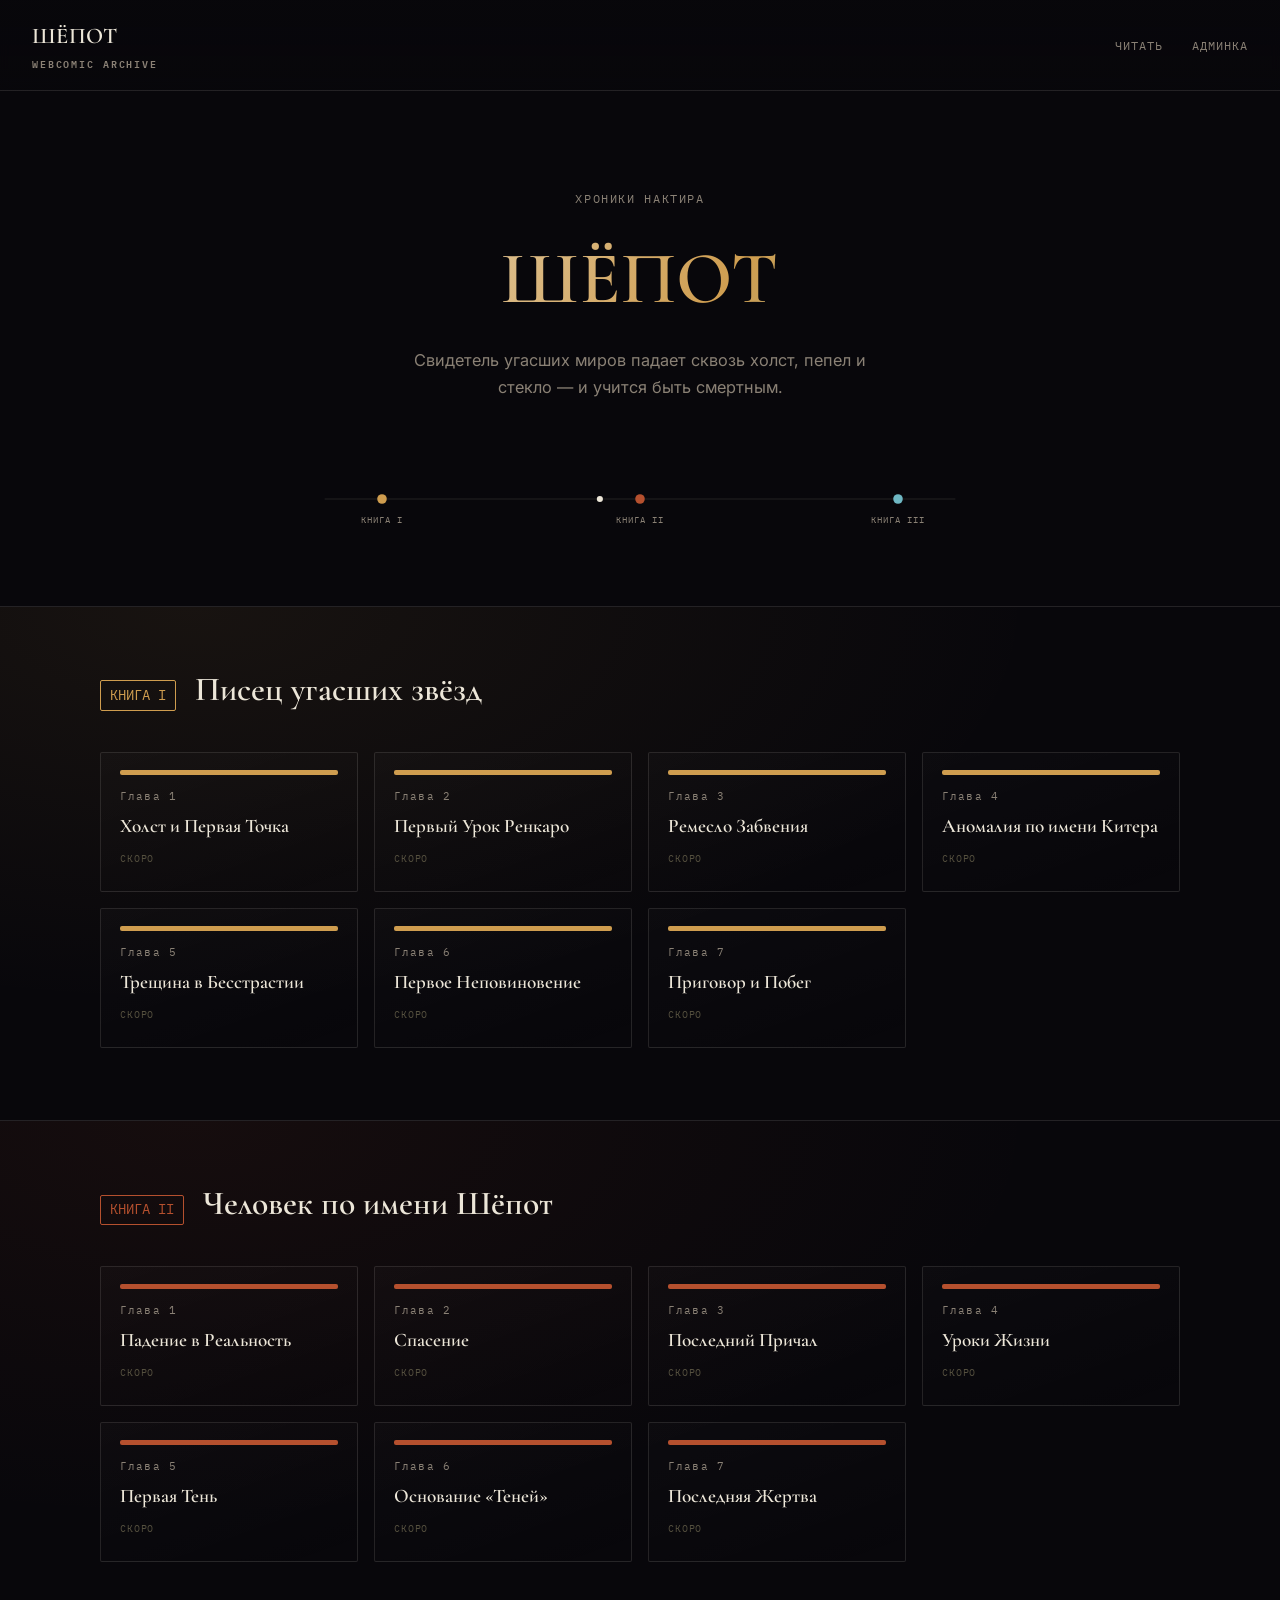
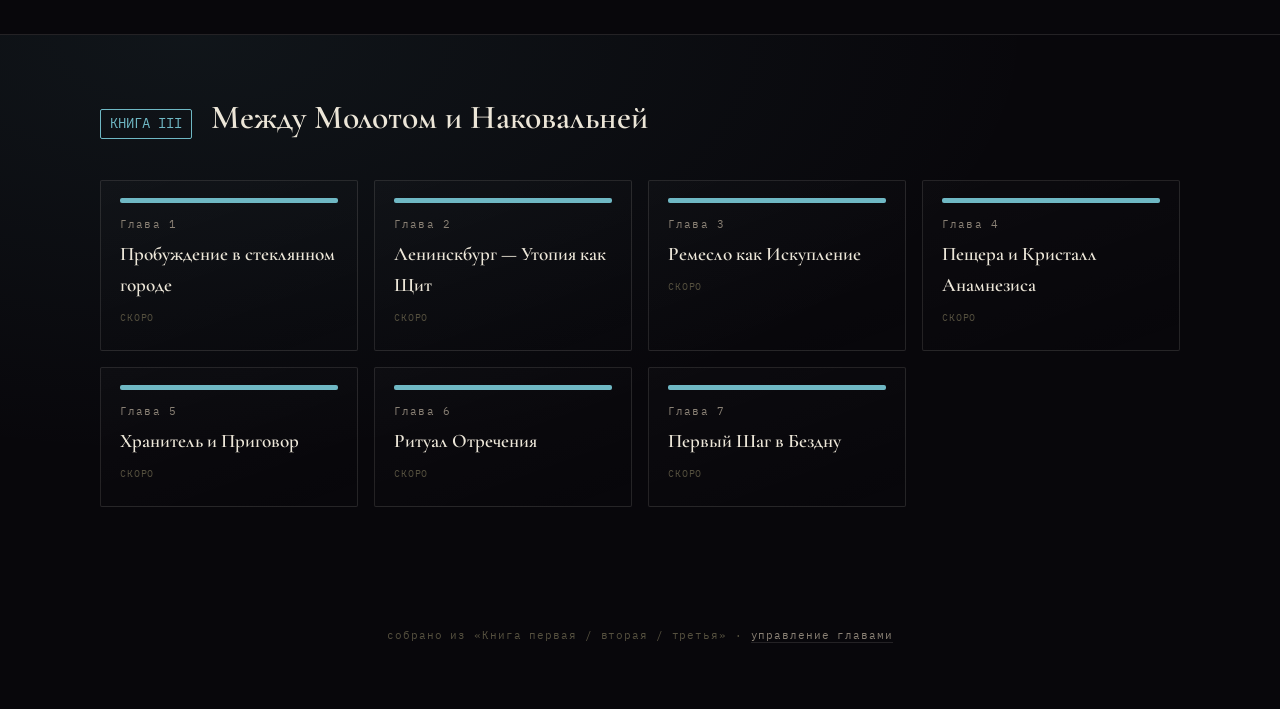
==== index.html @ 7af52e9e "Add files via upload" ====
<!DOCTYPE html>
<html lang="ru">
<head>
<meta charset="UTF-8">
<meta name="viewport" content="width=device-width, initial-scale=1.0">
<title>ШЁПОТ — Хроники Нактира</title>
<link rel="preconnect" href="https://fonts.googleapis.com">
<link href="https://fonts.googleapis.com/css2?family=Cormorant+Garamond:wght@500;600;700&family=Inter:wght@400;500&family=IBM+Plex+Mono:wght@400;500&display=swap" rel="stylesheet">
<link rel="stylesheet" href="css/main.css">
</head>
<body>

<header class="site-header">
  <div class="brand">ШЁПОТ<small>webcomic archive</small></div>
  <nav>
    <a href="index.html">Читать</a>
    <a href="admin.html">Админка</a>
  </nav>
</header>

<section class="hero">
  <p class="mono-label" id="site-tagline-label">свидетель угасших миров</p>
  <h1 id="site-title">ШЁПОТ</h1>
  <p class="tagline" id="site-tagline">Загрузка…</p>

  <div class="witness-line" aria-hidden="true">
    <svg viewBox="0 0 720 90" preserveAspectRatio="none">
      <line x1="30" y1="45" x2="690" y2="45" stroke="var(--line)" stroke-width="1"/>
      <circle cx="90" cy="45" r="5" fill="var(--starlight)"/>
      <text x="90" y="70" text-anchor="middle" class="stop-label">Книга I</text>
      <circle cx="360" cy="45" r="5" fill="var(--ember)"/>
      <text x="360" y="70" text-anchor="middle" class="stop-label">Книга II</text>
      <circle cx="630" cy="45" r="5" fill="var(--glass)"/>
      <text x="630" y="70" text-anchor="middle" class="stop-label">Книга III</text>
      <circle id="witness-dot" cx="90" cy="45" r="3.2" fill="var(--parchment)">
        <animateMotion dur="9s" repeatCount="indefinite"
          path="M0,0 L270,0 L540,0 L270,0 L0,0" />
      </circle>
    </svg>
  </div>
</section>

<main id="books-container">
  <p class="mono-label" style="text-align:center; padding: 2rem;">Загрузка глав…</p>
</main>

<footer class="site-footer">
  собрано из «Книга первая / вторая / третья» · <a href="admin.html">управление главами</a>
</footer>

<script src="js/data.js"></script>
<script src="js/app.js"></script>
</body>
</html>
---- css/main.css ----
:root {
  --void: #08070b;
  --void-2: #0f0d13;
  --parchment: #ece6d8;
  --ash: #8a8175;
  --ash-dim: #55503f;
  --ember: #b5502e;
  --starlight: #cf9d4f;
  --glass: #6fb8c4;
  --line: rgba(236, 230, 216, 0.12);

  --font-display: 'Cormorant Garamond', 'Georgia', serif;
  --font-body: 'Inter', system-ui, sans-serif;
  --font-mono: 'IBM Plex Mono', ui-monospace, monospace;

  --radius: 2px;
}

* { box-sizing: border-box; }

html { scroll-behavior: smooth; }

body {
  margin: 0;
  background: var(--void);
  color: var(--parchment);
  font-family: var(--font-body);
  line-height: 1.6;
  -webkit-font-smoothing: antialiased;
}

a { color: inherit; text-decoration: none; }

::selection { background: var(--starlight); color: var(--void); }

:focus-visible {
  outline: 2px solid var(--starlight);
  outline-offset: 3px;
}

.mono-label {
  font-family: var(--font-mono);
  font-size: 0.72rem;
  letter-spacing: 0.14em;
  text-transform: uppercase;
  color: var(--ash);
}

/* ---------- Site chrome ---------- */

.site-header {
  position: sticky;
  top: 0;
  z-index: 20;
  display: flex;
  align-items: center;
  justify-content: space-between;
  padding: 1.1rem 2rem;
  background: linear-gradient(180deg, rgba(8,7,11,0.96), rgba(8,7,11,0.8));
  backdrop-filter: blur(6px);
  border-bottom: 1px solid var(--line);
}

.site-header .brand {
  font-family: var(--font-display);
  font-size: 1.4rem;
  font-weight: 600;
  letter-spacing: 0.02em;
}

.site-header .brand small {
  display: block;
  font-family: var(--font-mono);
  font-size: 0.65rem;
  letter-spacing: 0.18em;
  color: var(--ash);
  text-transform: uppercase;
  margin-top: 2px;
}

.site-header nav a {
  font-family: var(--font-mono);
  font-size: 0.75rem;
  letter-spacing: 0.08em;
  text-transform: uppercase;
  color: var(--ash);
  margin-left: 1.6rem;
  transition: color 0.2s ease;
}
.site-header nav a:hover { color: var(--starlight); }

/* ---------- Hero ---------- */

.hero {
  position: relative;
  padding: 5.5rem 2rem 4rem;
  max-width: 980px;
  margin: 0 auto;
  text-align: center;
}

.hero h1 {
  font-family: var(--font-display);
  font-size: clamp(2.6rem, 6vw, 4.6rem);
  font-weight: 600;
  letter-spacing: 0.01em;
  margin: 0 0 0.6rem;
  background: linear-gradient(120deg, var(--parchment), var(--starlight) 60%, var(--glass));
  -webkit-background-clip: text;
  background-clip: text;
  color: transparent;
}

.hero .tagline {
  max-width: 46ch;
  margin: 0 auto;
  color: var(--ash);
  font-size: 1.02rem;
}

/* ---------- Witness line (signature element) ---------- */

.witness-line {
  position: relative;
  max-width: 720px;
  margin: 3.5rem auto 0;
  padding: 0 1rem;
}

.witness-line svg { width: 100%; display: block; }

.witness-line .stop-label {
  font-family: var(--font-mono);
  font-size: 0.62rem;
  letter-spacing: 0.1em;
  text-transform: uppercase;
  fill: var(--ash);
}

/* ---------- Book sections ---------- */

.book-section {
  padding: 3.5rem 2rem 4.5rem;
  border-top: 1px solid var(--line);
  position: relative;
}

.book-section::before {
  content: '';
  position: absolute;
  inset: 0;
  opacity: 0.08;
  pointer-events: none;
  background: radial-gradient(ellipse at 15% 0%, var(--book-accent, var(--starlight)), transparent 55%);
}

.book-heading {
  max-width: 1080px;
  margin: 0 auto 2.2rem;
  display: flex;
  align-items: baseline;
  gap: 1.2rem;
  position: relative;
}

.book-heading .num {
  font-family: var(--font-mono);
  font-size: 0.85rem;
  color: var(--book-accent, var(--starlight));
  border: 1px solid currentColor;
  padding: 0.2rem 0.55rem;
  border-radius: var(--radius);
}

.book-heading h2 {
  font-family: var(--font-display);
  font-size: clamp(1.5rem, 3vw, 2.1rem);
  font-weight: 600;
  margin: 0;
}

.chapter-grid {
  max-width: 1080px;
  margin: 0 auto;
  display: grid;
  grid-template-columns: repeat(auto-fill, minmax(220px, 1fr));
  gap: 1rem;
  position: relative;
}

.chapter-card {
  display: block;
  border: 1px solid var(--line);
  border-radius: var(--radius);
  padding: 1.1rem 1.2rem 1.3rem;
  background: linear-gradient(160deg, rgba(255,255,255,0.02), transparent);
  transition: border-color 0.2s ease, transform 0.2s ease, background 0.2s ease;
}

.chapter-card:hover {
  border-color: var(--card-accent, var(--starlight));
  transform: translateY(-2px);
  background: linear-gradient(160deg, rgba(255,255,255,0.05), transparent);
}

.chapter-card .swatch {
  width: 100%;
  height: 5px;
  border-radius: 2px;
  margin-bottom: 0.8rem;
  background: var(--card-accent, var(--starlight));
}

.chapter-card .ch-num {
  font-family: var(--font-mono);
  font-size: 0.68rem;
  color: var(--ash);
  letter-spacing: 0.1em;
}

.chapter-card h3 {
  font-family: var(--font-display);
  font-size: 1.2rem;
  font-weight: 600;
  margin: 0.35rem 0 0;
}

.chapter-card .status {
  display: inline-block;
  margin-top: 0.6rem;
  font-family: var(--font-mono);
  font-size: 0.62rem;
  letter-spacing: 0.08em;
  text-transform: uppercase;
  color: var(--ash-dim);
}

.chapter-card .status.ready { color: var(--card-accent, var(--starlight)); }

.site-footer {
  text-align: center;
  padding: 3rem 2rem 4rem;
  color: var(--ash-dim);
  font-family: var(--font-mono);
  font-size: 0.7rem;
  letter-spacing: 0.08em;
}
.site-footer a { color: var(--ash); border-bottom: 1px solid var(--line); }

/* ---------- Reader page ---------- */

.reader-header {
  position: sticky;
  top: 0;
  z-index: 20;
  display: flex;
  align-items: center;
  justify-content: space-between;
  gap: 1rem;
  padding: 0.9rem 1.4rem;
  background: rgba(0,0,0,0.55);
  backdrop-filter: blur(8px);
  border-bottom: 1px solid var(--line);
}

.reader-header .back {
  font-family: var(--font-mono);
  font-size: 0.7rem;
  letter-spacing: 0.08em;
  text-transform: uppercase;
  color: var(--ash);
}
.reader-header .back:hover { color: var(--reader-accent, var(--starlight)); }

.reader-header .titles {
  text-align: center;
  flex: 1;
}
.reader-header .titles .book-name {
  font-family: var(--font-mono);
  font-size: 0.62rem;
  letter-spacing: 0.14em;
  text-transform: uppercase;
  color: var(--reader-accent, var(--starlight));
}
.reader-header .titles .ch-title {
  font-family: var(--font-display);
  font-size: 1.05rem;
  margin-top: 0.1rem;
}

.reader-strip {
  max-width: 860px;
  margin: 0 auto;
  padding: 2.4rem 0 5rem;
}

.reader-strip img {
  display: block;
  width: 100%;
  height: auto;
  margin: 0 auto 4px;
}

.empty-pages {
  max-width: 560px;
  margin: 4rem auto;
  text-align: center;
  padding: 3rem 2rem;
  border: 1px dashed var(--line);
  border-radius: var(--radius);
}
.empty-pages h3 {
  font-family: var(--font-display);
  font-size: 1.6rem;
  color: var(--reader-accent, var(--starlight));
  margin-top: 0;
}
.empty-pages p { color: var(--ash); }

.chapter-nav {
  max-width: 860px;
  margin: 0 auto;
  display: flex;
  justify-content: space-between;
  gap: 1rem;
  padding: 0 1rem 4rem;
}

.chapter-nav a, .chapter-nav span {
  font-family: var(--font-mono);
  font-size: 0.72rem;
  letter-spacing: 0.06em;
  text-transform: uppercase;
  padding: 0.7rem 1.1rem;
  border: 1px solid var(--line);
  border-radius: var(--radius);
  color: var(--parchment);
  flex: 1;
  text-align: center;
}
.chapter-nav a:hover { border-color: var(--reader-accent, var(--starlight)); color: var(--reader-accent, var(--starlight)); }
.chapter-nav span { color: var(--ash-dim); }

@media (max-width: 640px) {
  .site-header { padding: 0.9rem 1.1rem; }
  .hero { padding: 3.5rem 1.2rem 3rem; }
  .book-section { padding: 2.5rem 1.2rem 3rem; }
}

@media (prefers-reduced-motion: reduce) {
  html { scroll-behavior: auto; }
  * { animation-duration: 0.001ms !important; transition-duration: 0.001ms !important; }
}
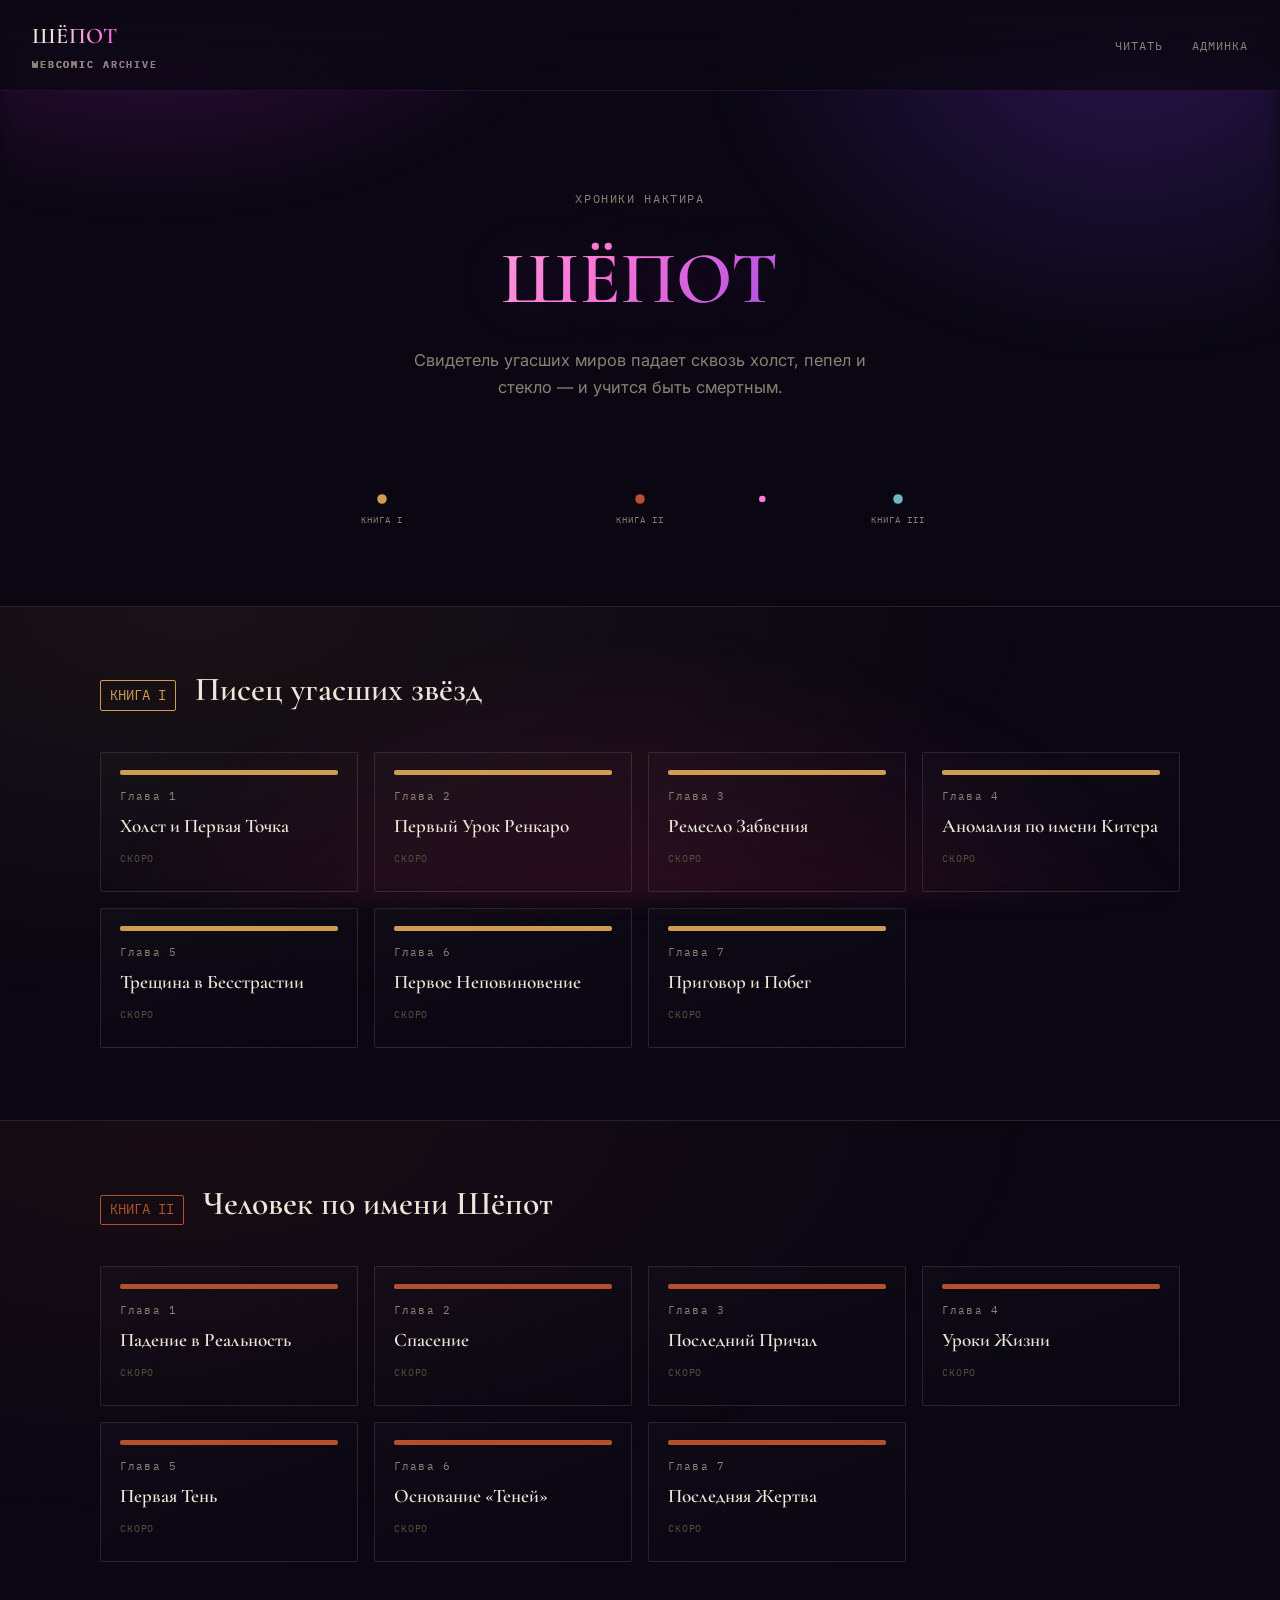
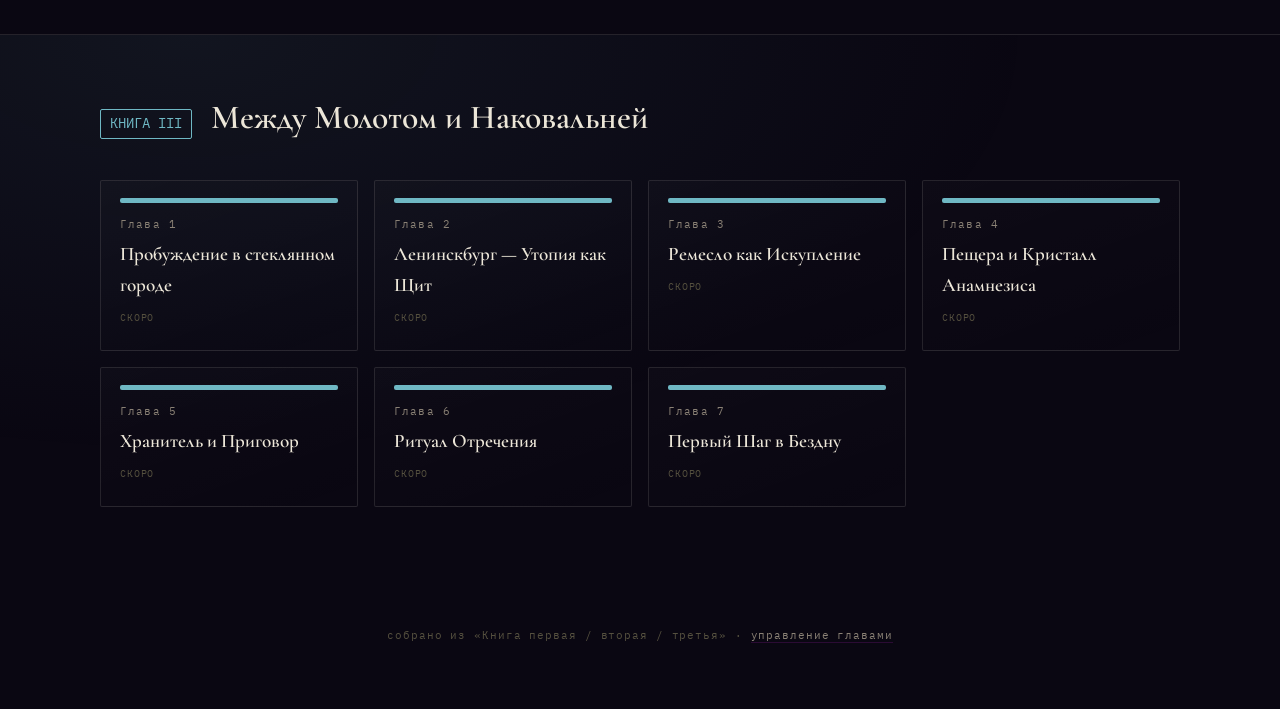
==== commit 0fbcabca: "Add files via upload" ====
--- a/index.html
+++ b/index.html
@@ -25,14 +25,21 @@
 
   <div class="witness-line" aria-hidden="true">
     <svg viewBox="0 0 720 90" preserveAspectRatio="none">
-      <line x1="30" y1="45" x2="690" y2="45" stroke="var(--line)" stroke-width="1"/>
+      <defs>
+        <linearGradient id="aurora-stroke" x1="0" y1="0" x2="1" y2="0">
+          <stop offset="0%" stop-color="#cf9d4f"/>
+          <stop offset="50%" stop-color="#c026d3"/>
+          <stop offset="100%" stop-color="#6fb8c4"/>
+        </linearGradient>
+      </defs>
+      <line x1="30" y1="45" x2="690" y2="45" stroke="url(#aurora-stroke)" stroke-width="1.4" opacity="0.8"/>
       <circle cx="90" cy="45" r="5" fill="var(--starlight)"/>
       <text x="90" y="70" text-anchor="middle" class="stop-label">Книга I</text>
       <circle cx="360" cy="45" r="5" fill="var(--ember)"/>
       <text x="360" y="70" text-anchor="middle" class="stop-label">Книга II</text>
       <circle cx="630" cy="45" r="5" fill="var(--glass)"/>
       <text x="630" y="70" text-anchor="middle" class="stop-label">Книга III</text>
-      <circle id="witness-dot" cx="90" cy="45" r="3.2" fill="var(--parchment)">
+      <circle id="witness-dot" cx="90" cy="45" r="3.4" fill="var(--aurora-pink)">
         <animateMotion dur="9s" repeatCount="indefinite"
           path="M0,0 L270,0 L540,0 L270,0 L0,0" />
       </circle>
--- a/css/main.css
+++ b/css/main.css
@@ -1,6 +1,6 @@
 :root {
-  --void: #08070b;
-  --void-2: #0f0d13;
+  --void: #0a0712;
+  --void-2: #150a1f;
   --parchment: #ece6d8;
   --ash: #8a8175;
   --ash-dim: #55503f;
@@ -9,6 +9,13 @@
   --glass: #6fb8c4;
   --line: rgba(236, 230, 216, 0.12);
 
+  /* фирменные авторские цвета сайта (шапка, главная, футер, админка) */
+  --aurora-crimson: #ef2b6b;
+  --aurora-magenta: #c026d3;
+  --aurora-violet: #7c3aed;
+  --aurora-pink: #ff7ad9;
+  --aurora-line: rgba(192, 38, 211, 0.18);
+
   --font-display: 'Cormorant Garamond', 'Georgia', serif;
   --font-body: 'Inter', system-ui, sans-serif;
   --font-mono: 'IBM Plex Mono', ui-monospace, monospace;
@@ -27,14 +34,39 @@
   font-family: var(--font-body);
   line-height: 1.6;
   -webkit-font-smoothing: antialiased;
-}
+  position: relative;
+}
+
+/* Фирменная aurora-подложка — на всех страницах, кроме читалки глав
+   (там фон задаёт тема конкретной главы, см. themes.css) */
+body:not(.reader-page)::before {
+  content: '';
+  position: fixed;
+  inset: 0;
+  z-index: 0;
+  pointer-events: none;
+  background:
+    radial-gradient(760px 480px at 12% -8%, rgba(192, 38, 211, 0.30), transparent 60%),
+    radial-gradient(680px 520px at 88% 4%, rgba(124, 58, 237, 0.26), transparent 62%),
+    radial-gradient(900px 620px at 50% 115%, rgba(239, 43, 107, 0.20), transparent 65%);
+  filter: blur(10px);
+  animation: aurora-drift 22s ease-in-out infinite alternate;
+}
+
+@keyframes aurora-drift {
+  0%   { transform: translate3d(0, 0, 0) scale(1); }
+  50%  { transform: translate3d(1.5%, -2%, 0) scale(1.04); }
+  100% { transform: translate3d(-2%, 1%, 0) scale(1); }
+}
+
+body:not(.reader-page) > * { position: relative; z-index: 1; }
 
 a { color: inherit; text-decoration: none; }
 
-::selection { background: var(--starlight); color: var(--void); }
+::selection { background: var(--aurora-magenta); color: #fff; }
 
 :focus-visible {
-  outline: 2px solid var(--starlight);
+  outline: 2px solid var(--aurora-pink);
   outline-offset: 3px;
 }
 
@@ -56,9 +88,9 @@
   align-items: center;
   justify-content: space-between;
   padding: 1.1rem 2rem;
-  background: linear-gradient(180deg, rgba(8,7,11,0.96), rgba(8,7,11,0.8));
+  background: linear-gradient(180deg, rgba(10,7,18,0.96), rgba(10,7,18,0.8));
   backdrop-filter: blur(6px);
-  border-bottom: 1px solid var(--line);
+  border-bottom: 1px solid var(--aurora-line);
 }
 
 .site-header .brand {
@@ -66,6 +98,10 @@
   font-size: 1.4rem;
   font-weight: 600;
   letter-spacing: 0.02em;
+  background: linear-gradient(100deg, var(--parchment) 15%, var(--aurora-pink) 55%, var(--aurora-violet) 90%);
+  -webkit-background-clip: text;
+  background-clip: text;
+  color: transparent;
 }
 
 .site-header .brand small {
@@ -76,6 +112,7 @@
   color: var(--ash);
   text-transform: uppercase;
   margin-top: 2px;
+  -webkit-text-fill-color: var(--ash);
 }
 
 .site-header nav a {
@@ -87,7 +124,7 @@
   margin-left: 1.6rem;
   transition: color 0.2s ease;
 }
-.site-header nav a:hover { color: var(--starlight); }
+.site-header nav a:hover { color: var(--aurora-pink); }
 
 /* ---------- Hero ---------- */
 
@@ -105,10 +142,11 @@
   font-weight: 600;
   letter-spacing: 0.01em;
   margin: 0 0 0.6rem;
-  background: linear-gradient(120deg, var(--parchment), var(--starlight) 60%, var(--glass));
+  background: linear-gradient(120deg, var(--parchment) 10%, var(--aurora-pink) 45%, var(--aurora-violet) 80%);
   -webkit-background-clip: text;
   background-clip: text;
   color: transparent;
+  text-shadow: 0 0 46px rgba(192, 38, 211, 0.25);
 }
 
 .hero .tagline {
@@ -201,6 +239,7 @@
   border-color: var(--card-accent, var(--starlight));
   transform: translateY(-2px);
   background: linear-gradient(160deg, rgba(255,255,255,0.05), transparent);
+  box-shadow: 0 12px 28px -18px rgba(192, 38, 211, 0.55);
 }
 
 .chapter-card .swatch {
@@ -245,7 +284,8 @@
   font-size: 0.7rem;
   letter-spacing: 0.08em;
 }
-.site-footer a { color: var(--ash); border-bottom: 1px solid var(--line); }
+.site-footer a { color: var(--ash); border-bottom: 1px solid var(--aurora-line); transition: color 0.2s ease; }
+.site-footer a:hover { color: var(--aurora-pink); }
 
 /* ---------- Reader page ---------- */
 
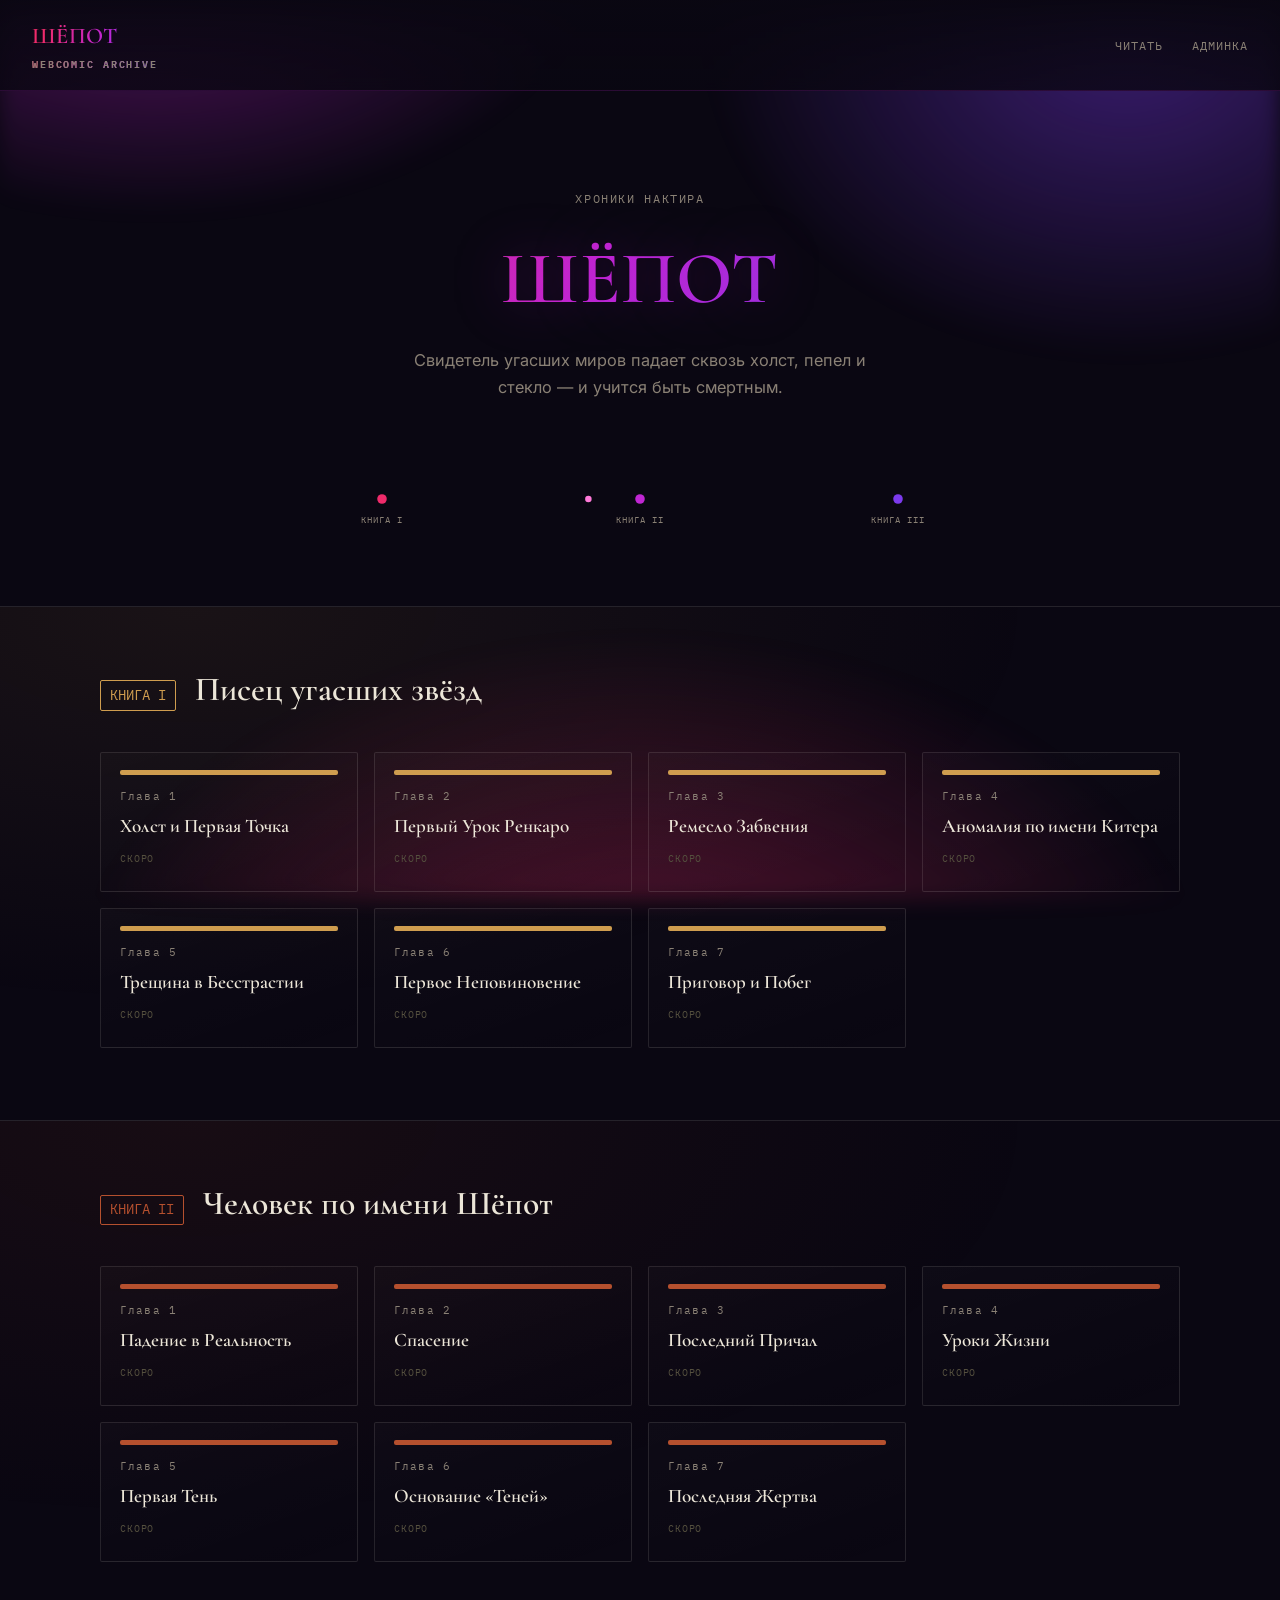
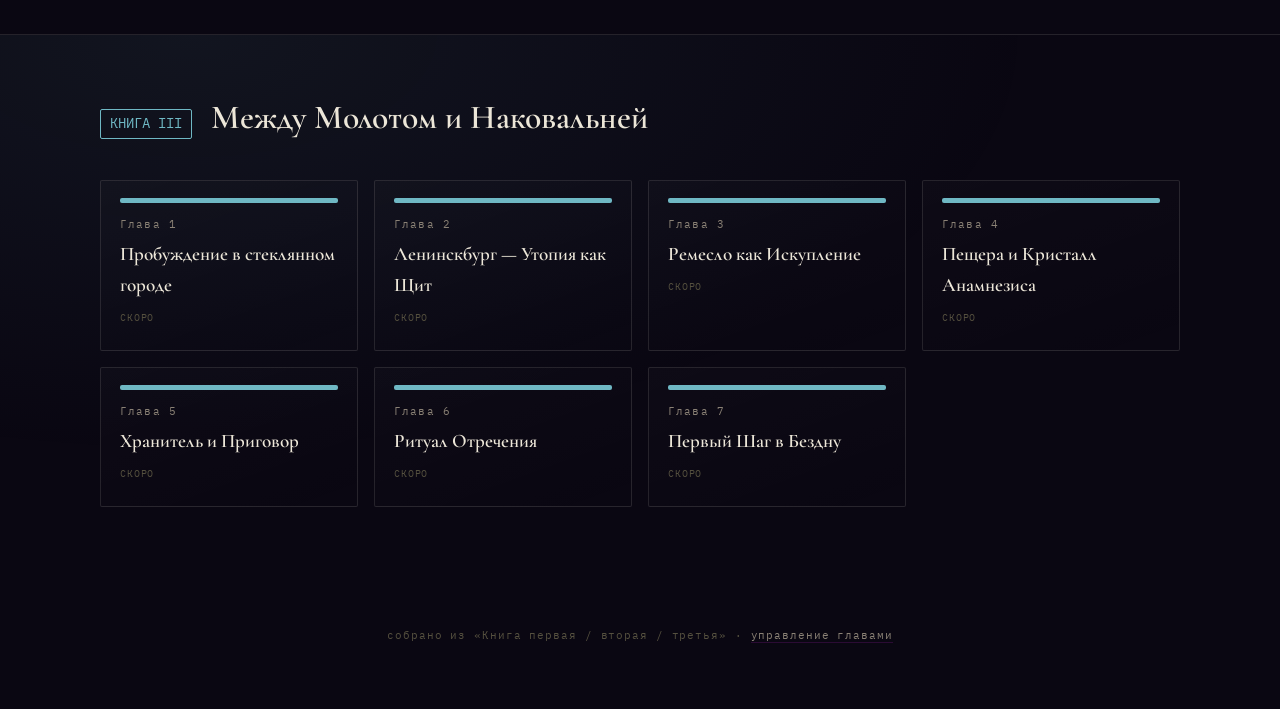
==== commit 3ad68e3c: "Add files via upload" ====
--- a/index.html
+++ b/index.html
@@ -27,19 +27,19 @@
     <svg viewBox="0 0 720 90" preserveAspectRatio="none">
       <defs>
         <linearGradient id="aurora-stroke" x1="0" y1="0" x2="1" y2="0">
-          <stop offset="0%" stop-color="#cf9d4f"/>
+          <stop offset="0%" stop-color="#ef2b6b"/>
           <stop offset="50%" stop-color="#c026d3"/>
-          <stop offset="100%" stop-color="#6fb8c4"/>
+          <stop offset="100%" stop-color="#7c3aed"/>
         </linearGradient>
       </defs>
-      <line x1="30" y1="45" x2="690" y2="45" stroke="url(#aurora-stroke)" stroke-width="1.4" opacity="0.8"/>
-      <circle cx="90" cy="45" r="5" fill="var(--starlight)"/>
+      <line x1="30" y1="45" x2="690" y2="45" stroke="url(#aurora-stroke)" stroke-width="1.4" opacity="0.85"/>
+      <circle cx="90" cy="45" r="5" fill="#ef2b6b"/>
       <text x="90" y="70" text-anchor="middle" class="stop-label">Книга I</text>
-      <circle cx="360" cy="45" r="5" fill="var(--ember)"/>
+      <circle cx="360" cy="45" r="5" fill="#c026d3"/>
       <text x="360" y="70" text-anchor="middle" class="stop-label">Книга II</text>
-      <circle cx="630" cy="45" r="5" fill="var(--glass)"/>
+      <circle cx="630" cy="45" r="5" fill="#7c3aed"/>
       <text x="630" y="70" text-anchor="middle" class="stop-label">Книга III</text>
-      <circle id="witness-dot" cx="90" cy="45" r="3.4" fill="var(--aurora-pink)">
+      <circle id="witness-dot" cx="90" cy="45" r="3.4" fill="#ff7ad9">
         <animateMotion dur="9s" repeatCount="indefinite"
           path="M0,0 L270,0 L540,0 L270,0 L0,0" />
       </circle>
--- a/css/main.css
+++ b/css/main.css
@@ -46,9 +46,9 @@
   z-index: 0;
   pointer-events: none;
   background:
-    radial-gradient(760px 480px at 12% -8%, rgba(192, 38, 211, 0.30), transparent 60%),
-    radial-gradient(680px 520px at 88% 4%, rgba(124, 58, 237, 0.26), transparent 62%),
-    radial-gradient(900px 620px at 50% 115%, rgba(239, 43, 107, 0.20), transparent 65%);
+    radial-gradient(760px 480px at 12% -8%, rgba(192, 38, 211, 0.48), transparent 60%),
+    radial-gradient(680px 520px at 88% 4%, rgba(124, 58, 237, 0.42), transparent 62%),
+    radial-gradient(900px 620px at 50% 115%, rgba(239, 43, 107, 0.36), transparent 65%);
   filter: blur(10px);
   animation: aurora-drift 22s ease-in-out infinite alternate;
 }
@@ -98,7 +98,7 @@
   font-size: 1.4rem;
   font-weight: 600;
   letter-spacing: 0.02em;
-  background: linear-gradient(100deg, var(--parchment) 15%, var(--aurora-pink) 55%, var(--aurora-violet) 90%);
+  background: linear-gradient(100deg, var(--aurora-crimson) 10%, var(--aurora-magenta) 55%, var(--aurora-violet) 95%);
   -webkit-background-clip: text;
   background-clip: text;
   color: transparent;
@@ -142,11 +142,11 @@
   font-weight: 600;
   letter-spacing: 0.01em;
   margin: 0 0 0.6rem;
-  background: linear-gradient(120deg, var(--parchment) 10%, var(--aurora-pink) 45%, var(--aurora-violet) 80%);
+  background: linear-gradient(120deg, var(--aurora-crimson) 5%, var(--aurora-magenta) 45%, var(--aurora-violet) 90%);
   -webkit-background-clip: text;
   background-clip: text;
   color: transparent;
-  text-shadow: 0 0 46px rgba(192, 38, 211, 0.25);
+  text-shadow: 0 0 56px rgba(192, 38, 211, 0.35);
 }
 
 .hero .tagline {
